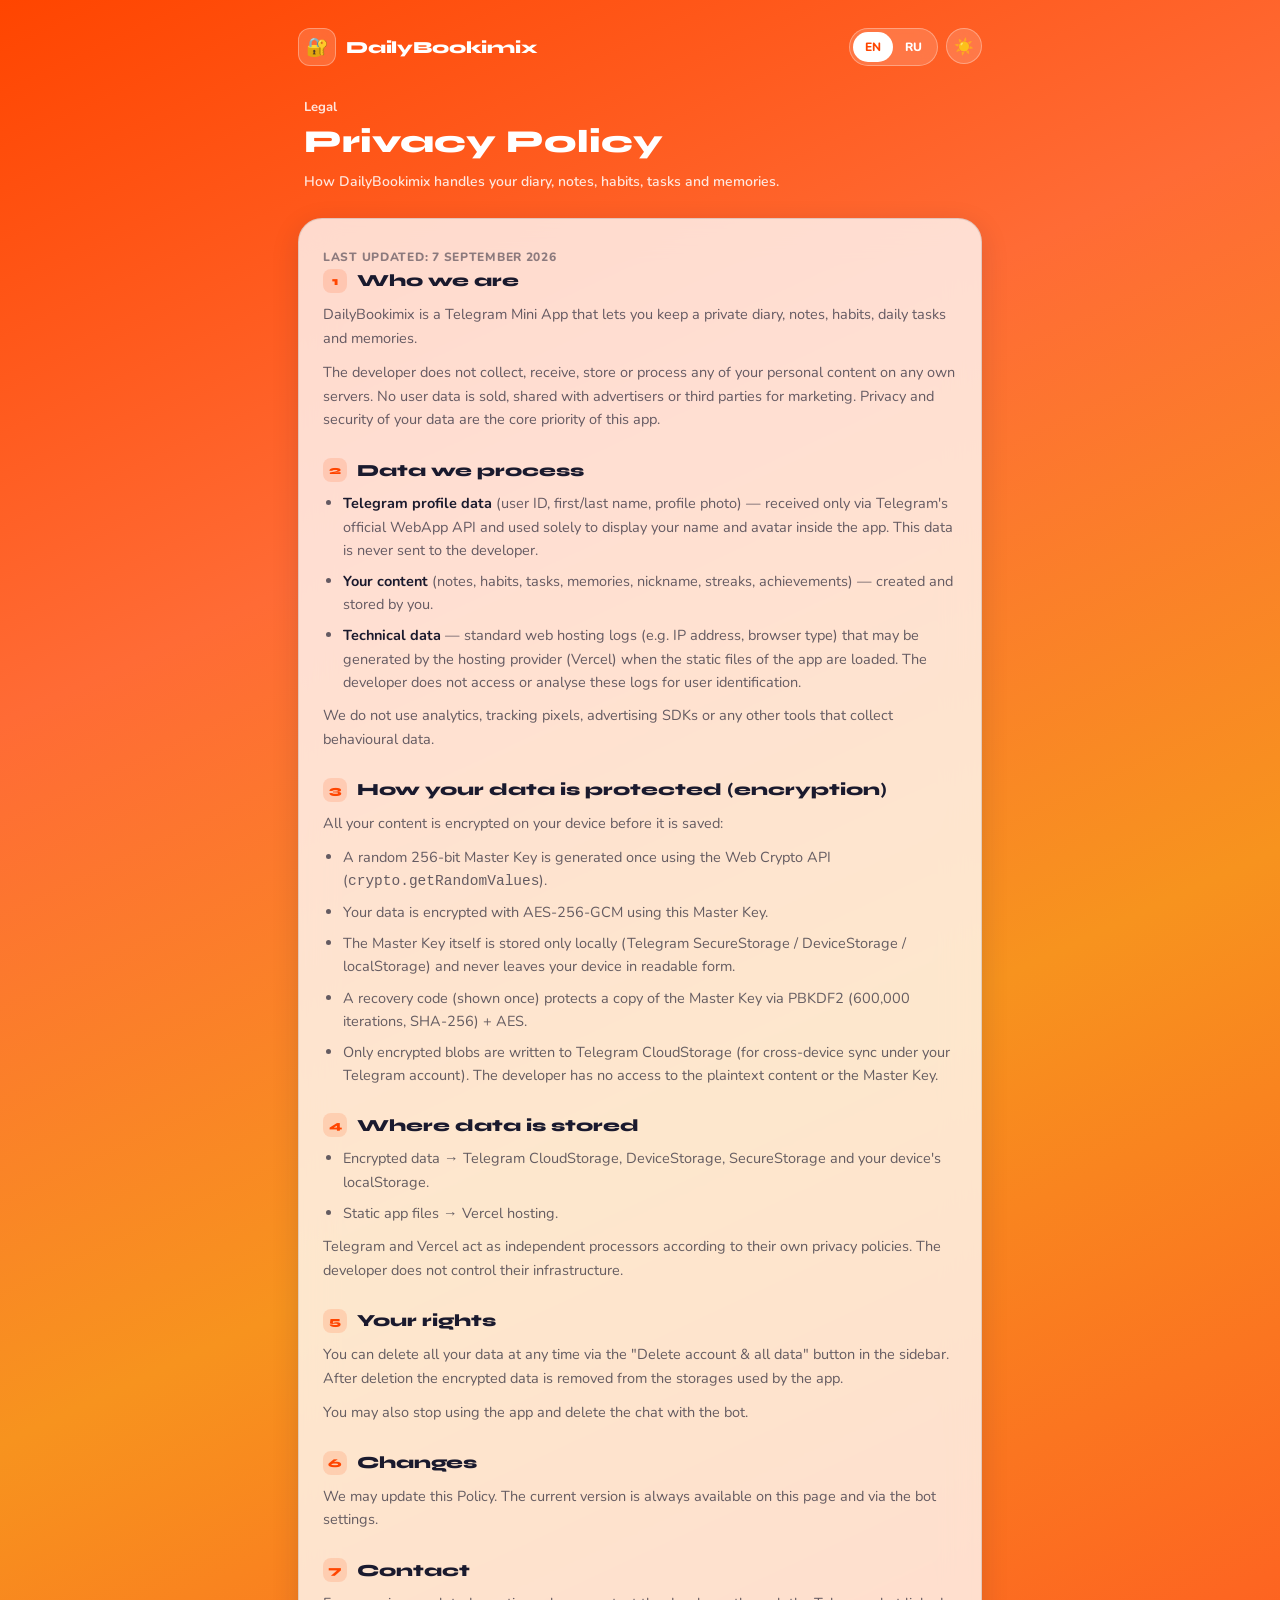
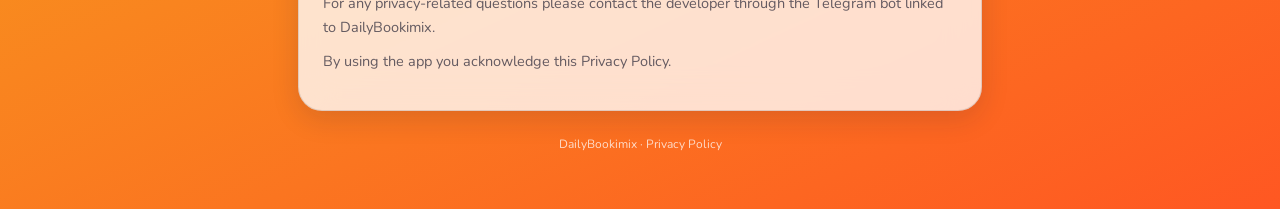
==== privacy.html @ 4bd2b7ba "Add files via upload" ====
<!DOCTYPE html>
<html lang="en">
<head>
<meta charset="UTF-8">
<meta name="viewport" content="width=device-width, initial-scale=1.0, maximum-scale=1.0, user-scalable=no">
<title>Privacy Policy — DailyBookimix</title>
<meta name="theme-color" content="#ff4500">
<link rel="preconnect" href="https://fonts.googleapis.com">
<link href="https://fonts.googleapis.com/css2?family=Nunito:wght@400;600;700;800;900&family=Syne:wght@700;800&display=swap" rel="stylesheet">
<style>
    :root {
        --accent: #ff4500;
        --accent-light: #ff8c42;
        --bg-gradient: linear-gradient(155deg,#ff4500 0%,#ff6b35 30%,#f7931e 60%,#ff5722 100%);
        --glass-bg: rgba(255,255,255,0.16);
        --glass-border: rgba(255,255,255,0.32);
        --card-bg: rgba(255,255,255,0.78);
        --card-border: rgba(26,26,46,0.12);
        --text-on-hero: #ffffff;
        --text-primary: #1a1a2e;
        --text-muted: rgba(26,26,46,0.68);
        --text-label: rgba(26,26,46,0.5);
        --pill-bg: rgba(255,255,255,0.22);
        --pill-active-bg: #ffffff;
        --pill-active-fg: var(--accent);
        --pill-fg: #ffffff;
        --shadow-card: 0 8px 28px rgba(26,26,46,0.14);
    }
    body.theme-dark {
        --bg-gradient: linear-gradient(160deg,#1a1420 0%,#241628 45%,#2b1a20 100%);
        --glass-bg: rgba(255,255,255,0.06);
        --glass-border: rgba(255,255,255,0.10);
        --card-bg: rgba(255,255,255,0.05);
        --card-border: rgba(255,255,255,0.12);
        --text-primary: #eaeaf5;
        --text-muted: rgba(234,234,245,0.66);
        --text-label: rgba(234,234,245,0.42);
        --pill-bg: rgba(255,255,255,0.08);
        --pill-active-bg: #ff7043;
        --pill-active-fg: #ffffff;
        --pill-fg: rgba(234,234,245,0.75);
        --shadow-card: 0 8px 32px rgba(0,0,0,0.45);
    }

    * { box-sizing: border-box; }
    html, body { margin: 0; padding: 0; }
    body {
        font-family: 'Nunito', sans-serif;
        background: var(--bg-gradient);
        min-height: 100vh;
        color: var(--text-primary);
        transition: background 0.4s ease;
    }
    .wrap {
        max-width: 720px;
        margin: 0 auto;
        padding: 28px 18px 56px;
    }

    /* ── Top bar: brand + theme/lang controls ── */
    .topbar {
        display: flex;
        align-items: center;
        justify-content: space-between;
        gap: 12px;
        margin-bottom: 22px;
    }
    .brand {
        display: flex;
        align-items: center;
        gap: 10px;
        color: var(--text-on-hero);
    }
    .brand-icon {
        width: 38px; height: 38px; border-radius: 12px;
        background: var(--glass-bg); border: 1px solid var(--glass-border);
        display: flex; align-items: center; justify-content: center;
        font-size: 18px; backdrop-filter: blur(10px);
    }
    body.theme-dark .brand { color: var(--text-primary); }
    .brand-name {
        font-family: 'Syne', sans-serif; font-weight: 800; font-size: 17px;
        letter-spacing: -0.01em;
    }
    .controls { display: flex; gap: 8px; }
    .pill-group {
        display: flex; background: var(--glass-bg); border: 1px solid var(--glass-border);
        border-radius: 999px; padding: 3px; backdrop-filter: blur(10px);
    }
    .pill-group button {
        border: none; background: transparent; cursor: pointer;
        font-family: 'Nunito', sans-serif; font-weight: 800; font-size: 12px;
        color: var(--pill-fg); padding: 7px 12px; border-radius: 999px;
        transition: background 0.18s, color 0.18s;
    }
    .pill-group button.active {
        background: var(--pill-active-bg); color: var(--pill-active-fg);
    }
    .theme-toggle {
        width: 36px; height: 36px; border-radius: 999px;
        background: var(--glass-bg); border: 1px solid var(--glass-border);
        display: flex; align-items: center; justify-content: center;
        font-size: 16px; cursor: pointer; backdrop-filter: blur(10px);
        color: var(--pill-fg);
    }

    /* ── Hero ── */
    .hero {
        color: var(--text-on-hero);
        padding: 10px 6px 26px;
    }
    body.theme-dark .hero { color: var(--text-primary); }
    .hero-eyebrow {
        font-size: 13px; font-weight: 700; opacity: 0.85; margin-bottom: 8px;
    }
    .hero h1 {
        font-family: 'Syne', sans-serif; font-size: 32px; font-weight: 800;
        line-height: 1.15; margin: 0 0 10px;
    }
    .hero p {
        font-size: 14px; font-weight: 600; opacity: 0.85; margin: 0;
        line-height: 1.5;
    }

    /* ── Policy card ── */
    .card {
        background: var(--card-bg); border: 1px solid var(--card-border);
        border-radius: 24px; padding: 26px 24px; box-shadow: var(--shadow-card);
        backdrop-filter: blur(18px);
    }
    .card section { margin-bottom: 26px; }
    .card section:last-child { margin-bottom: 0; }
    .card h2 {
        font-family: 'Syne', sans-serif; font-size: 17px; font-weight: 800;
        margin: 0 0 10px; display: flex; align-items: center; gap: 10px;
    }
    .num {
        display: inline-flex; align-items: center; justify-content: center;
        width: 24px; height: 24px; border-radius: 8px;
        background: rgba(255,69,0,0.14); color: var(--accent);
        font-size: 12px; font-weight: 900; flex-shrink: 0;
    }
    body.theme-dark .num { background: rgba(255,112,67,0.16); color: var(--accent-light); }
    .card p {
        font-size: 14.5px; line-height: 1.65; color: var(--text-muted); margin: 0 0 10px;
    }
    .card ul { margin: 0 0 10px; padding-left: 20px; }
    .card li {
        font-size: 14.5px; line-height: 1.6; color: var(--text-muted); margin-bottom: 8px;
    }
    .card li:last-child { margin-bottom: 0; }
    .card strong { color: var(--text-primary); }

    .updated {
        display: inline-block; font-size: 12px; font-weight: 800;
        color: var(--text-label); text-transform: uppercase; letter-spacing: 0.06em;
        margin-bottom: 4px;
    }

    .footer-note {
        text-align: center; font-size: 12px; color: var(--text-on-hero);
        opacity: 0.75; margin-top: 24px; line-height: 1.6;
    }
    body.theme-dark .footer-note { color: var(--text-muted); opacity: 1; }

    [data-lang] { display: none; }
    [data-lang].active { display: block; }

    @media (max-width: 420px) {
        .hero h1 { font-size: 26px; }
        .card { padding: 22px 18px; border-radius: 20px; }
    }
</style>
</head>
<body>

<div class="wrap">
    <div class="topbar">
        <div class="brand">
            <div class="brand-icon">🔐</div>
            <div class="brand-name">DailyBookimix</div>
        </div>
        <div class="controls">
            <div class="pill-group" id="langSwitch">
                <button type="button" data-set-lang="en" class="active">EN</button>
                <button type="button" data-set-lang="ru">RU</button>
            </div>
            <button type="button" class="theme-toggle" id="themeToggle" aria-label="Toggle theme">☀️</button>
        </div>
    </div>

    <div class="hero">
        <div data-lang="en" class="active">
            <div class="hero-eyebrow">Legal</div>
            <h1>Privacy Policy</h1>
            <p>How DailyBookimix handles your diary, notes, habits, tasks and memories.</p>
        </div>
        <div data-lang="ru">
            <div class="hero-eyebrow">Юридическая информация</div>
            <h1>Политика конфиденциальности</h1>
            <p>Как DailyBookimix обращается с вашим дневником, заметками, привычками, задачами и воспоминаниями.</p>
        </div>
    </div>

    <div class="card">

        <!-- ═══════════════ ENGLISH ═══════════════ -->
        <div data-lang="en" class="active">
            <span class="updated">Last updated: 7 September 2026</span>

            <section>
                <h2><span class="num">1</span>Who we are</h2>
                <p>DailyBookimix is a Telegram Mini App that lets you keep a private diary, notes, habits, daily tasks and memories.</p>
                <p>The developer does not collect, receive, store or process any of your personal content on any own servers. No user data is sold, shared with advertisers or third parties for marketing. Privacy and security of your data are the core priority of this app.</p>
            </section>

            <section>
                <h2><span class="num">2</span>Data we process</h2>
                <ul>
                    <li><strong>Telegram profile data</strong> (user ID, first/last name, profile photo) — received only via Telegram's official WebApp API and used solely to display your name and avatar inside the app. This data is never sent to the developer.</li>
                    <li><strong>Your content</strong> (notes, habits, tasks, memories, nickname, streaks, achievements) — created and stored by you.</li>
                    <li><strong>Technical data</strong> — standard web hosting logs (e.g. IP address, browser type) that may be generated by the hosting provider (Vercel) when the static files of the app are loaded. The developer does not access or analyse these logs for user identification.</li>
                </ul>
                <p>We do not use analytics, tracking pixels, advertising SDKs or any other tools that collect behavioural data.</p>
            </section>

            <section>
                <h2><span class="num">3</span>How your data is protected (encryption)</h2>
                <p>All your content is encrypted on your device before it is saved:</p>
                <ul>
                    <li>A random 256-bit Master Key is generated once using the Web Crypto API (<code>crypto.getRandomValues</code>).</li>
                    <li>Your data is encrypted with AES-256-GCM using this Master Key.</li>
                    <li>The Master Key itself is stored only locally (Telegram SecureStorage / DeviceStorage / localStorage) and never leaves your device in readable form.</li>
                    <li>A recovery code (shown once) protects a copy of the Master Key via PBKDF2 (600,000 iterations, SHA-256) + AES.</li>
                    <li>Only encrypted blobs are written to Telegram CloudStorage (for cross-device sync under your Telegram account). The developer has no access to the plaintext content or the Master Key.</li>
                </ul>
            </section>

            <section>
                <h2><span class="num">4</span>Where data is stored</h2>
                <ul>
                    <li>Encrypted data → Telegram CloudStorage, DeviceStorage, SecureStorage and your device's localStorage.</li>
                    <li>Static app files → Vercel hosting.</li>
                </ul>
                <p>Telegram and Vercel act as independent processors according to their own privacy policies. The developer does not control their infrastructure.</p>
            </section>

            <section>
                <h2><span class="num">5</span>Your rights</h2>
                <p>You can delete all your data at any time via the "Delete account &amp; all data" button in the sidebar. After deletion the encrypted data is removed from the storages used by the app.</p>
                <p>You may also stop using the app and delete the chat with the bot.</p>
            </section>

            <section>
                <h2><span class="num">6</span>Changes</h2>
                <p>We may update this Policy. The current version is always available on this page and via the bot settings.</p>
            </section>

            <section>
                <h2><span class="num">7</span>Contact</h2>
                <p>For any privacy-related questions please contact the developer through the Telegram bot linked to DailyBookimix.</p>
                <p>By using the app you acknowledge this Privacy Policy.</p>
            </section>
        </div>

        <!-- ═══════════════ RUSSIAN ═══════════════ -->
        <div data-lang="ru">
            <span class="updated">Последнее обновление: 7 сентября 2026 г.</span>

            <section>
                <h2><span class="num">1</span>Кто мы</h2>
                <p>DailyBookimix — это мини-приложение Telegram, которое позволяет вести личный дневник, заметки, привычки, ежедневные задачи и воспоминания.</p>
                <p>Разработчик не собирает, не получает, не хранит и не обрабатывает какой-либо ваш личный контент на собственных серверах. Никакие пользовательские данные не продаются и не передаются рекламодателям или третьим лицам в маркетинговых целях. Конфиденциальность и безопасность ваших данных — главный приоритет этого приложения.</p>
            </section>

            <section>
                <h2><span class="num">2</span>Какие данные мы обрабатываем</h2>
                <ul>
                    <li><strong>Данные профиля Telegram</strong> (ID пользователя, имя/фамилия, фото профиля) — получаются только через официальный WebApp API Telegram и используются исключительно для отображения вашего имени и аватара внутри приложения. Эти данные никогда не передаются разработчику.</li>
                    <li><strong>Ваш контент</strong> (заметки, привычки, задачи, воспоминания, никнейм, стрики, достижения) — создаётся и хранится вами.</li>
                    <li><strong>Технические данные</strong> — стандартные логи веб-хостинга (например, IP-адрес, тип браузера), которые могут создаваться хостинг-провайдером (Vercel) при загрузке статических файлов приложения. Разработчик не получает доступ к этим логам и не анализирует их для идентификации пользователей.</li>
                </ul>
                <p>Мы не используем аналитику, трекинг-пиксели, рекламные SDK или любые другие инструменты, собирающие поведенческие данные.</p>
            </section>

            <section>
                <h2><span class="num">3</span>Как защищены ваши данные (шифрование)</h2>
                <p>Весь ваш контент шифруется на вашем устройстве перед сохранением:</p>
                <ul>
                    <li>Случайный 256-битный Мастер-ключ генерируется один раз с помощью Web Crypto API (<code>crypto.getRandomValues</code>).</li>
                    <li>Ваши данные шифруются алгоритмом AES-256-GCM с использованием этого Мастер-ключа.</li>
                    <li>Сам Мастер-ключ хранится только локально (Telegram SecureStorage / DeviceStorage / localStorage) и никогда не покидает ваше устройство в открытом виде.</li>
                    <li>Код восстановления (показывается один раз) защищает копию Мастер-ключа с помощью PBKDF2 (600 000 итераций, SHA-256) + AES.</li>
                    <li>В Telegram CloudStorage записываются только зашифрованные блоки данных (для синхронизации между устройствами в рамках вашего аккаунта Telegram). У разработчика нет доступа ни к незашифрованному контенту, ни к Мастер-ключу.</li>
                </ul>
            </section>

            <section>
                <h2><span class="num">4</span>Где хранятся данные</h2>
                <ul>
                    <li>Зашифрованные данные → Telegram CloudStorage, DeviceStorage, SecureStorage и localStorage вашего устройства.</li>
                    <li>Статические файлы приложения → хостинг Vercel.</li>
                </ul>
                <p>Telegram и Vercel действуют как независимые обработчики данных в соответствии со своими собственными политиками конфиденциальности. Разработчик не контролирует их инфраструктуру.</p>
            </section>

            <section>
                <h2><span class="num">5</span>Ваши права</h2>
                <p>Вы можете удалить все свои данные в любой момент с помощью кнопки «Удалить аккаунт и все данные» в боковом меню. После удаления зашифрованные данные удаляются из всех хранилищ, используемых приложением.</p>
                <p>Вы также можете прекратить использование приложения и удалить чат с ботом.</p>
            </section>

            <section>
                <h2><span class="num">6</span>Изменения</h2>
                <p>Мы можем обновлять эту Политику. Актуальная версия всегда доступна на этой странице и в настройках бота.</p>
            </section>

            <section>
                <h2><span class="num">7</span>Контакты</h2>
                <p>По любым вопросам, связанным с конфиденциальностью, пожалуйста, обращайтесь к разработчику через Telegram-бота, связанного с DailyBookimix.</p>
                <p>Используя приложение, вы подтверждаете согласие с настоящей Политикой конфиденциальности.</p>
            </section>
        </div>

    </div>

    <div class="footer-note">
        <span data-lang="en" class="active">DailyBookimix · Privacy Policy</span>
        <span data-lang="ru">DailyBookimix · Политика конфиденциальности</span>
    </div>
</div>

<script>
    (function () {
        var STORAGE_LANG = 'dbmix_privacy_lang';
        var STORAGE_THEME = 'dbmix_privacy_theme';

        function safeGet(key) { try { return localStorage.getItem(key); } catch (e) { return null; } }
        function safeSet(key, val) { try { localStorage.setItem(key, val); } catch (e) {} }

        // ── Language ──
        function setLang(lang) {
            document.querySelectorAll('[data-lang]').forEach(function (el) {
                el.classList.toggle('active', el.getAttribute('data-lang') === lang);
            });
            document.querySelectorAll('#langSwitch button').forEach(function (btn) {
                btn.classList.toggle('active', btn.getAttribute('data-set-lang') === lang);
            });
            document.documentElement.lang = lang;
            safeSet(STORAGE_LANG, lang);
        }
        document.getElementById('langSwitch').addEventListener('click', function (e) {
            var btn = e.target.closest('button[data-set-lang]');
            if (btn) setLang(btn.getAttribute('data-set-lang'));
        });

        // Try to inherit the language already chosen inside the Mini App itself
        // (falls back to a locally saved choice, then the device/browser locale).
        var initialLang = 'en';
        var appLangHint = safeGet('dbmix_lang_hint');
        var savedHere = safeGet(STORAGE_LANG);
        if (appLangHint === 'ru' || appLangHint === 'en') {
            initialLang = appLangHint;
        } else if (savedHere === 'ru' || savedHere === 'en') {
            initialLang = savedHere;
        } else if ((navigator.language || '').toLowerCase().startsWith('ru')) {
            initialLang = 'ru';
        }
        setLang(initialLang);

        // ── Theme ──
        function setTheme(theme) {
            document.body.classList.toggle('theme-dark', theme === 'dark');
            document.getElementById('themeToggle').textContent = theme === 'dark' ? '🌙' : '☀️';
            safeSet(STORAGE_THEME, theme);
        }
        document.getElementById('themeToggle').addEventListener('click', function () {
            var next = document.body.classList.contains('theme-dark') ? 'light' : 'dark';
            setTheme(next);
        });

        var initialTheme = 'light';
        var savedTheme = safeGet(STORAGE_THEME);
        if (savedTheme === 'dark' || savedTheme === 'light') {
            initialTheme = savedTheme;
        } else if (window.matchMedia && window.matchMedia('(prefers-color-scheme: dark)').matches) {
            initialTheme = 'dark';
        }
        setTheme(initialTheme);
    })();
</script>

</body>
</html>
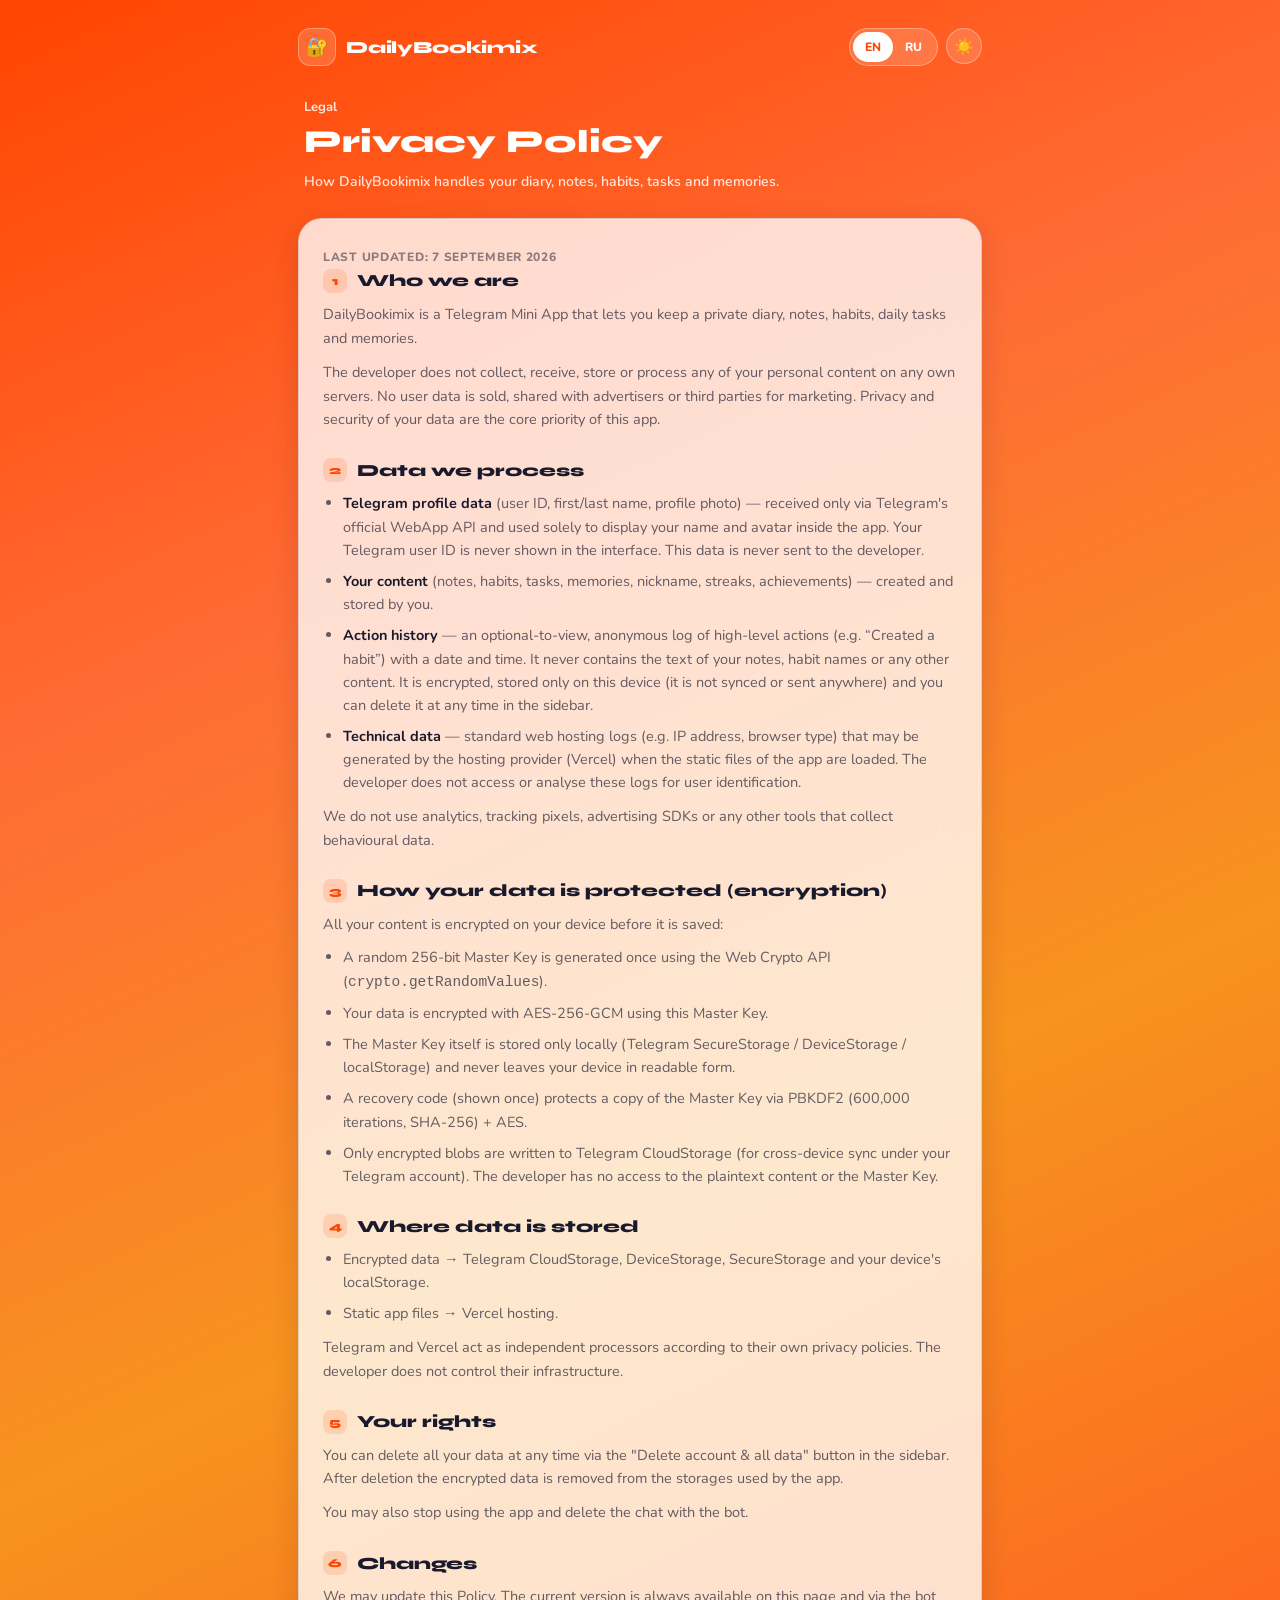
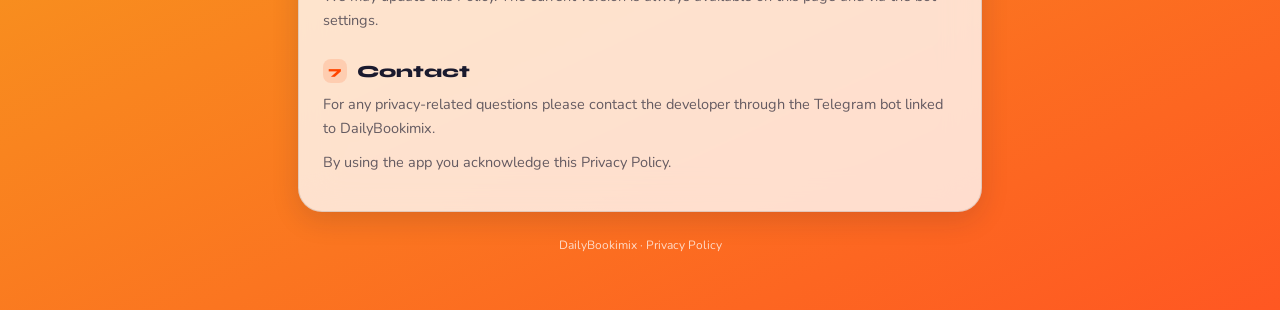
==== commit 8d94ed8f: "Add files via upload" ====
--- a/privacy.html
+++ b/privacy.html
@@ -217,8 +217,9 @@
             <section>
                 <h2><span class="num">2</span>Data we process</h2>
                 <ul>
-                    <li><strong>Telegram profile data</strong> (user ID, first/last name, profile photo) — received only via Telegram's official WebApp API and used solely to display your name and avatar inside the app. This data is never sent to the developer.</li>
+                    <li><strong>Telegram profile data</strong> (user ID, first/last name, profile photo) — received only via Telegram's official WebApp API and used solely to display your name and avatar inside the app. Your Telegram user ID is never shown in the interface. This data is never sent to the developer.</li>
                     <li><strong>Your content</strong> (notes, habits, tasks, memories, nickname, streaks, achievements) — created and stored by you.</li>
+                    <li><strong>Action history</strong> — an optional-to-view, anonymous log of high-level actions (e.g. “Created a habit”) with a date and time. It never contains the text of your notes, habit names or any other content. It is encrypted, stored only on this device (it is not synced or sent anywhere) and you can delete it at any time in the sidebar.</li>
                     <li><strong>Technical data</strong> — standard web hosting logs (e.g. IP address, browser type) that may be generated by the hosting provider (Vercel) when the static files of the app are loaded. The developer does not access or analyse these logs for user identification.</li>
                 </ul>
                 <p>We do not use analytics, tracking pixels, advertising SDKs or any other tools that collect behavioural data.</p>
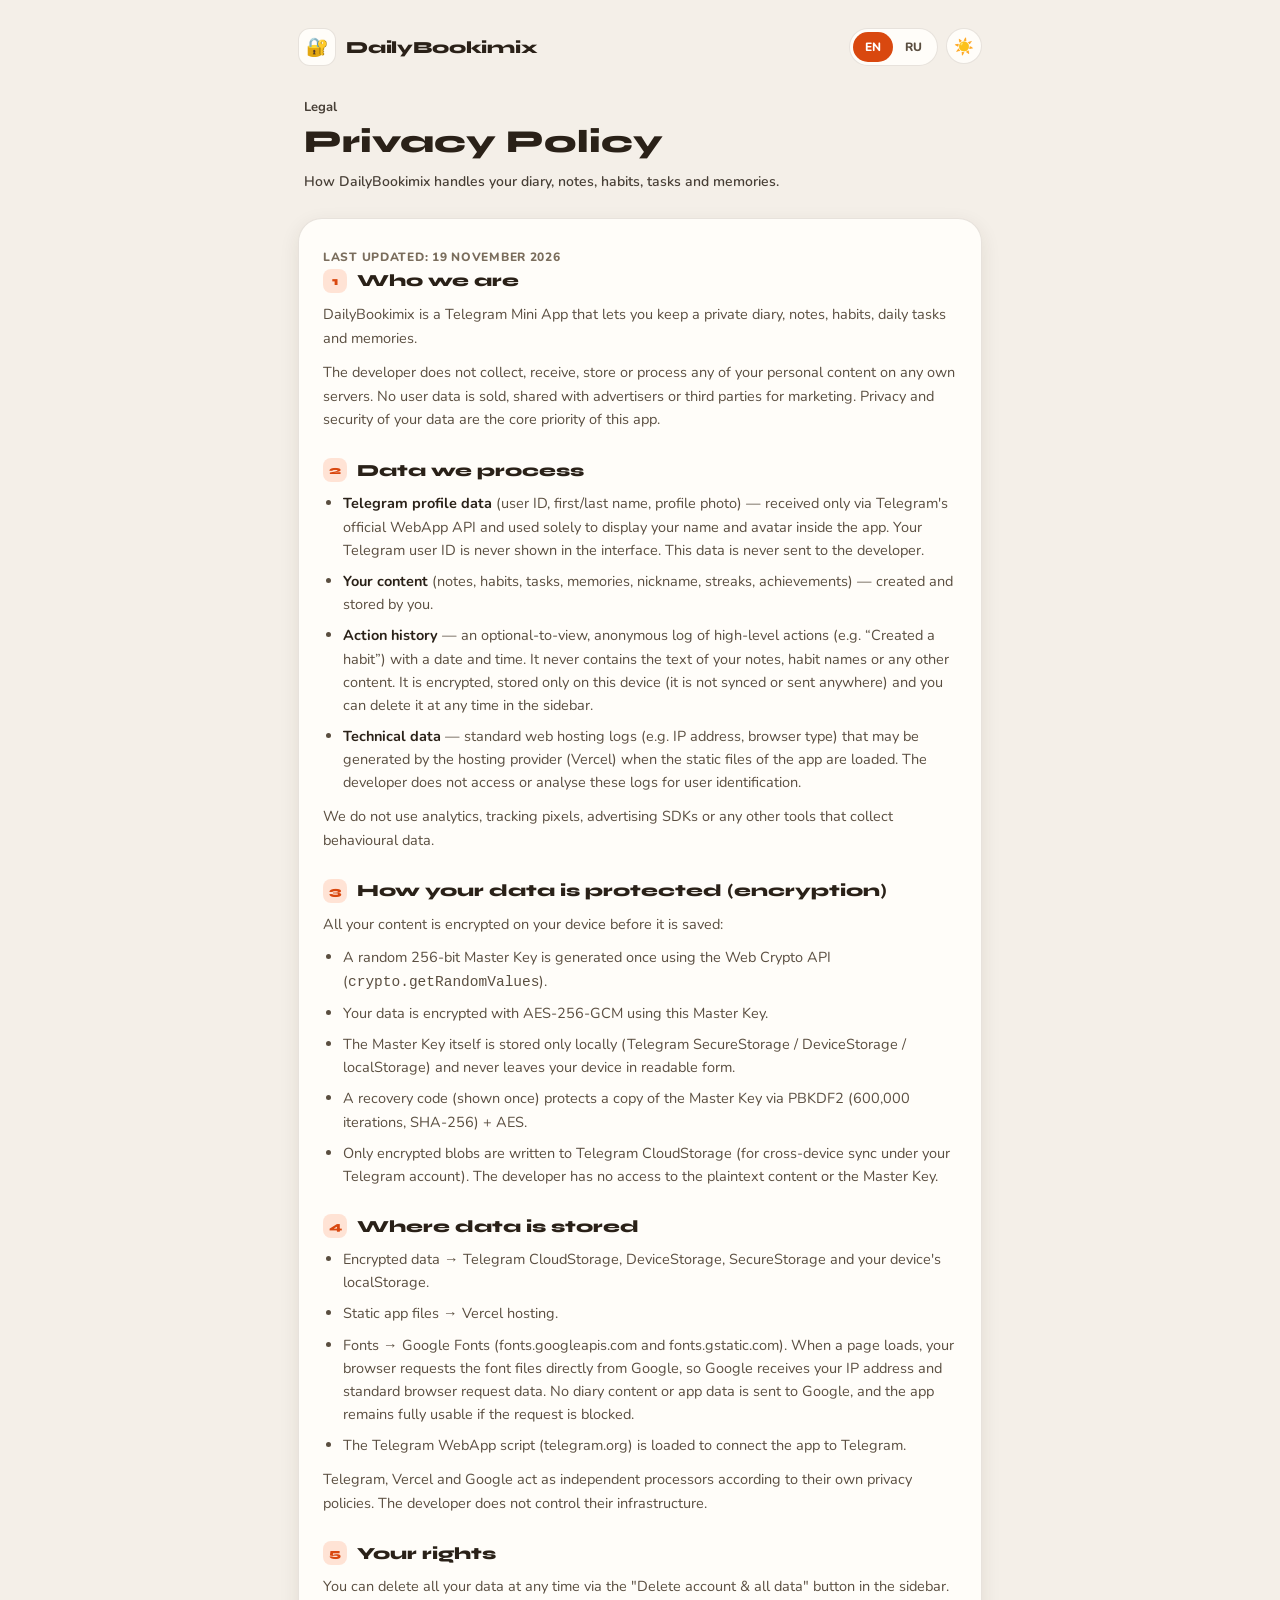
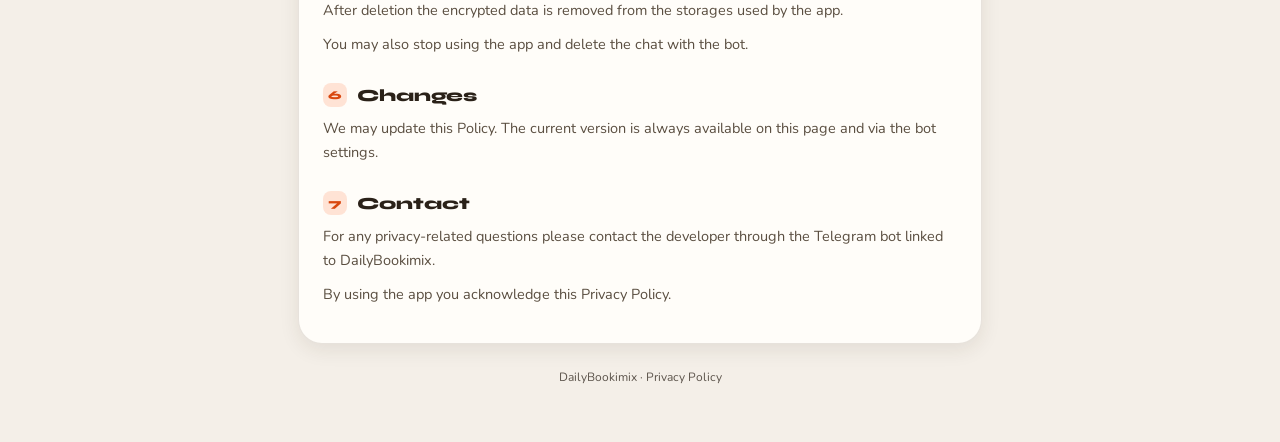
==== commit 9102b1be: "Add files via upload" ====
--- a/privacy.html
+++ b/privacy.html
@@ -2,44 +2,45 @@
 <html lang="en">
 <head>
 <meta charset="UTF-8">
-<meta name="viewport" content="width=device-width, initial-scale=1.0, maximum-scale=1.0, user-scalable=no">
+<meta name="viewport" content="width=device-width, initial-scale=1.0, viewport-fit=cover">
 <title>Privacy Policy — DailyBookimix</title>
-<meta name="theme-color" content="#ff4500">
+<meta name="theme-color" content="#f4efe8">
 <link rel="preconnect" href="https://fonts.googleapis.com">
-<link href="https://fonts.googleapis.com/css2?family=Nunito:wght@400;600;700;800;900&family=Syne:wght@700;800&display=swap" rel="stylesheet">
+<link href="https://fonts.googleapis.com/css2?family=Nunito:wght@400;600;700;800&family=Syne:wght@700;800&display=swap" rel="stylesheet">
 <style>
     :root {
-        --accent: #ff4500;
-        --accent-light: #ff8c42;
-        --bg-gradient: linear-gradient(155deg,#ff4500 0%,#ff6b35 30%,#f7931e 60%,#ff5722 100%);
-        --glass-bg: rgba(255,255,255,0.16);
-        --glass-border: rgba(255,255,255,0.32);
-        --card-bg: rgba(255,255,255,0.78);
-        --card-border: rgba(26,26,46,0.12);
-        --text-on-hero: #ffffff;
-        --text-primary: #1a1a2e;
-        --text-muted: rgba(26,26,46,0.68);
-        --text-label: rgba(26,26,46,0.5);
-        --pill-bg: rgba(255,255,255,0.22);
-        --pill-active-bg: #ffffff;
-        --pill-active-fg: var(--accent);
-        --pill-fg: #ffffff;
-        --shadow-card: 0 8px 28px rgba(26,26,46,0.14);
+        --accent: #d9480f;
+        --accent-light: #e8590c;
+        --bg-gradient: #f4efe8;
+        --glass-bg: #fffdf9;
+        --glass-border: rgba(70,48,24,0.13);
+        --card-bg: #fffdf9;
+        --card-border: rgba(70,48,24,0.13);
+        --text-on-hero: #2a2118;
+        --text-primary: #2a2118;
+        --text-muted: #5a4e40;
+        --text-label: #7a6d5c;
+        --pill-bg: #efe7db;
+        --pill-active-bg: #d9480f;
+        --pill-active-fg: #ffffff;
+        --pill-fg: #5a4e40;
+        --shadow-card: 0 6px 20px rgba(60,40,20,0.09);
     }
     body.theme-dark {
-        --bg-gradient: linear-gradient(160deg,#1a1420 0%,#241628 45%,#2b1a20 100%);
-        --glass-bg: rgba(255,255,255,0.06);
-        --glass-border: rgba(255,255,255,0.10);
-        --card-bg: rgba(255,255,255,0.05);
-        --card-border: rgba(255,255,255,0.12);
-        --text-primary: #eaeaf5;
-        --text-muted: rgba(234,234,245,0.66);
-        --text-label: rgba(234,234,245,0.42);
-        --pill-bg: rgba(255,255,255,0.08);
-        --pill-active-bg: #ff7043;
+        --bg-gradient: #121419;
+        --glass-bg: #1b1e26;
+        --glass-border: rgba(255,255,255,0.09);
+        --card-bg: #1b1e26;
+        --card-border: rgba(255,255,255,0.09);
+        --text-on-hero: #eceef3;
+        --text-primary: #eceef3;
+        --text-muted: #bcc1cd;
+        --text-label: #8f97a8;
+        --pill-bg: #222632;
+        --pill-active-bg: #d9480f;
         --pill-active-fg: #ffffff;
-        --pill-fg: rgba(234,234,245,0.75);
-        --shadow-card: 0 8px 32px rgba(0,0,0,0.45);
+        --pill-fg: #bcc1cd;
+        --shadow-card: 0 8px 24px rgba(0,0,0,0.4);
     }
 
     * { box-sizing: border-box; }
@@ -206,7 +207,7 @@
 
         <!-- ═══════════════ ENGLISH ═══════════════ -->
         <div data-lang="en" class="active">
-            <span class="updated">Last updated: 7 September 2026</span>
+            <span class="updated">Last updated: 19 November 2026</span>
 
             <section>
                 <h2><span class="num">1</span>Who we are</h2>
@@ -242,8 +243,10 @@
                 <ul>
                     <li>Encrypted data → Telegram CloudStorage, DeviceStorage, SecureStorage and your device's localStorage.</li>
                     <li>Static app files → Vercel hosting.</li>
-                </ul>
-                <p>Telegram and Vercel act as independent processors according to their own privacy policies. The developer does not control their infrastructure.</p>
+                    <li>Fonts → Google Fonts (fonts.googleapis.com and fonts.gstatic.com). When a page loads, your browser requests the font files directly from Google, so Google receives your IP address and standard browser request data. No diary content or app data is sent to Google, and the app remains fully usable if the request is blocked.</li>
+                    <li>The Telegram WebApp script (telegram.org) is loaded to connect the app to Telegram.</li>
+                </ul>
+                <p>Telegram, Vercel and Google act as independent processors according to their own privacy policies. The developer does not control their infrastructure.</p>
             </section>
 
             <section>
@@ -266,7 +269,7 @@
 
         <!-- ═══════════════ RUSSIAN ═══════════════ -->
         <div data-lang="ru">
-            <span class="updated">Последнее обновление: 7 сентября 2026 г.</span>
+            <span class="updated">Последнее обновление: 19 ноября 2026 г.</span>
 
             <section>
                 <h2><span class="num">1</span>Кто мы</h2>
@@ -301,8 +304,10 @@
                 <ul>
                     <li>Зашифрованные данные → Telegram CloudStorage, DeviceStorage, SecureStorage и localStorage вашего устройства.</li>
                     <li>Статические файлы приложения → хостинг Vercel.</li>
-                </ul>
-                <p>Telegram и Vercel действуют как независимые обработчики данных в соответствии со своими собственными политиками конфиденциальности. Разработчик не контролирует их инфраструктуру.</p>
+                    <li>Шрифты → Google Fonts (fonts.googleapis.com и fonts.gstatic.com). При загрузке страницы ваш браузер напрямую запрашивает файлы шрифтов у Google, поэтому Google получает ваш IP-адрес и стандартные данные запроса браузера. Содержимое дневника и данные приложения в Google не передаются; приложение остаётся полностью работоспособным, даже если этот запрос заблокирован.</li>
+                    <li>Скрипт Telegram WebApp (telegram.org) загружается для связи приложения с Telegram.</li>
+                </ul>
+                <p>Telegram, Vercel и Google действуют как независимые обработчики данных в соответствии со своими собственными политиками конфиденциальности. Разработчик не контролирует их инфраструктуру.</p>
             </section>
 
             <section>
